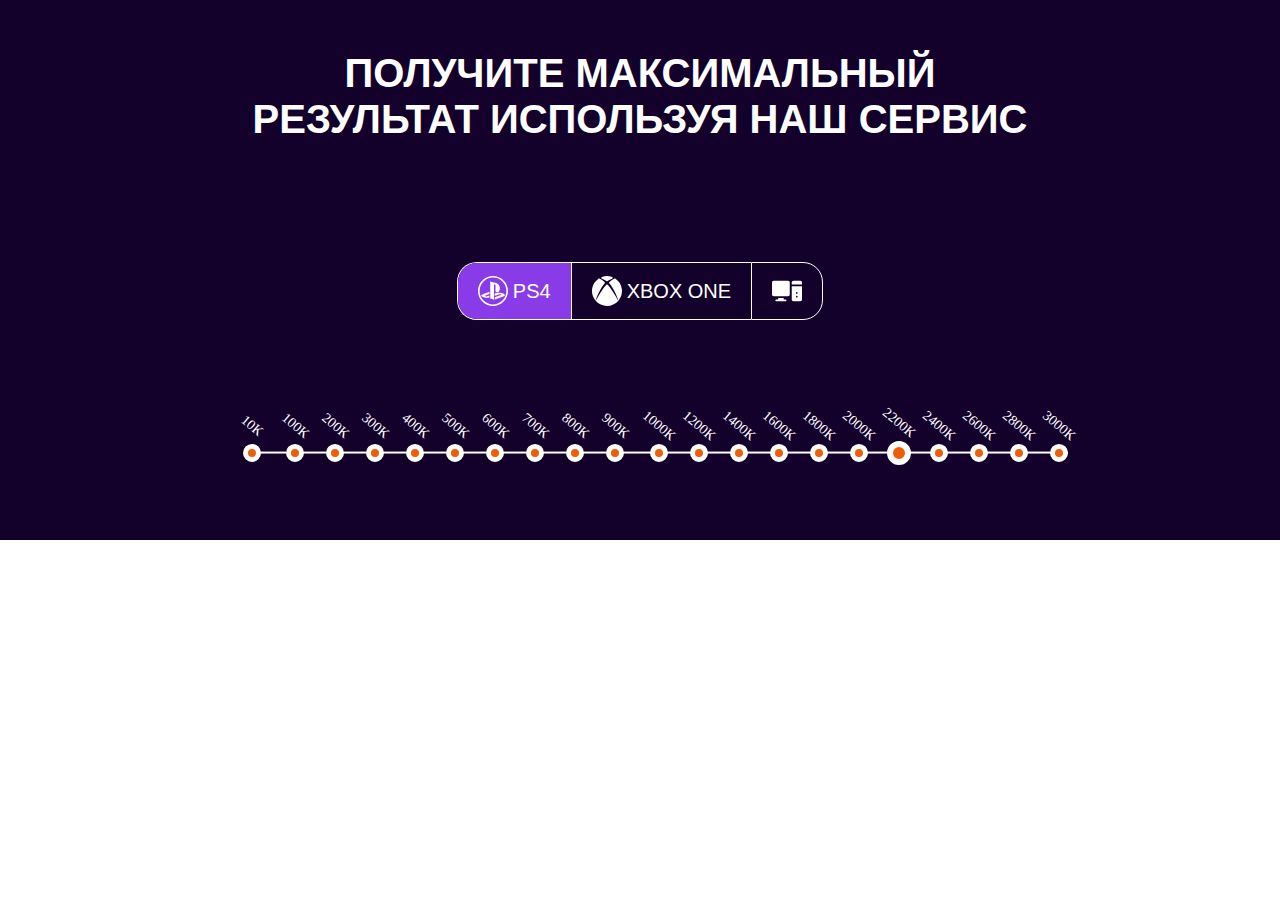
==== service/index.html @ 57549860 "service" ====
<!DOCTYPE html>
<html lang="en">

<head>
  <meta charset="UTF-8">
  <meta name="viewport" content="width=device-width, initial-scale=1.0">
  <title>Service</title>
  <link rel="stylesheet" href="./css/style.css">
</head>

<body>
  <section class="service">
    <div class="container">
      <h2 class="service-title">Получите максимальный результат используя наш сервис</h2>
      <div class="service-type">
        <div class="service-type-item">
          <input type='radio' checked id='ps4' name='service-type' type="text" class="service-type__input">
          <label for="ps4" class="service-type__body">
            <img src="./icons/ps.svg" alt="" class="service-type__image">
            <span class="service-type__text">ps4</span>
          </label>
        </div>
        <div class="service-type-item">
          <input type='radio' id='xbox' name='service-type' type="text" class="service-type__input">
          <label for="xbox" class="service-type__body">
            <img src="./icons/xbox.svg" alt="" class="service-type__image">
            <span class="service-type__text">xbox one</span>
          </label>
        </div>
        <div class="service-type-item">
          <input type='radio' id='pc' name='service-type' type="text" class="service-type__input">
          <label for="pc" class="service-type__body">
            <img src="./icons/pc.svg" alt="" class="service-type__image">
          </label>
        </div>
      </div>
      <div class="service-cost">
        <div class="service-cost__wrapper">
          <div class="service-cost-item">
            <input type="radio" checked id='cost_10' name='service-cost' class="service-cost-item__input">
            <label for='cost_10' class="service-cost-item__content">
              <h5 class="service-cost-item__title">10к</h5>
              <span class="service-cost-item__dot"><span></span></span>
            </label>
          </div>
          <div class="service-cost-item">
            <input type="radio" id='cost_100' name='service-cost' class="service-cost-item__input">
            <label for='cost_100' class="service-cost-item__content">
              <h5 class="service-cost-item__title">100к</h5>
              <span class="service-cost-item__dot"><span></span></span>
            </label>
          </div>
          <div class="service-cost-item">
            <input type="radio" id='cost_200' name='service-cost' class="service-cost-item__input">
            <label for='cost_200' class="service-cost-item__content">
              <h5 class="service-cost-item__title">200к</h5>
              <span class="service-cost-item__dot"><span></span></span>
            </label>
          </div>
          <div class="service-cost-item">
            <input type="radio" id='cost_300' name='service-cost' class="service-cost-item__input">
            <label for='cost_300' class="service-cost-item__content">
              <h5 class="service-cost-item__title">300к</h5>
              <span class="service-cost-item__dot"><span></span></span>
            </label>
          </div>
          <div class="service-cost-item">
            <input type="radio" checked id='cost_400' name='service-cost' class="service-cost-item__input">
            <label for='cost_400' class="service-cost-item__content">
              <h5 class="service-cost-item__title">400к</h5>
              <span class="service-cost-item__dot"><span></span></span>
            </label>
          </div>
          <div class="service-cost-item">
            <input type="radio" id='cost_500' name='service-cost' class="service-cost-item__input">
            <label for='cost_500' class="service-cost-item__content">
              <h5 class="service-cost-item__title">500к</h5>
              <span class="service-cost-item__dot"><span></span></span>
            </label>
          </div>
          <div class="service-cost-item">
            <input type="radio" id='cost_600' name='service-cost' class="service-cost-item__input">
            <label for='cost_600' class="service-cost-item__content">
              <h5 class="service-cost-item__title">600к</h5>
              <span class="service-cost-item__dot"><span></span></span>
            </label>
          </div>
          <div class="service-cost-item">
            <input type="radio" id='cost_700' name='service-cost' class="service-cost-item__input">
            <label for='cost_700' class="service-cost-item__content">
              <h5 class="service-cost-item__title">700к</h5>
              <span class="service-cost-item__dot"><span></span></span>
            </label>
          </div>
          <div class="service-cost-item">
            <input type="radio" checked id='cost_800' name='service-cost' class="service-cost-item__input">
            <label for='cost_800' class="service-cost-item__content">
              <h5 class="service-cost-item__title">800к</h5>
              <span class="service-cost-item__dot"><span></span></span>
            </label>
          </div>
          <div class="service-cost-item">
            <input type="radio" id='cost_900' name='service-cost' class="service-cost-item__input">
            <label for='cost_900' class="service-cost-item__content">
              <h5 class="service-cost-item__title">900к</h5>
              <span class="service-cost-item__dot"><span></span></span>
            </label>
          </div>
          <div class="service-cost-item">
            <input type="radio" id='cost_1000' name='service-cost' class="service-cost-item__input">
            <label for='cost_1000' class="service-cost-item__content">
              <h5 class="service-cost-item__title">1000к</h5>
              <span class="service-cost-item__dot"><span></span></span>
            </label>
          </div>
          <div class="service-cost-item">
            <input type="radio" id='cost_1200' name='service-cost' class="service-cost-item__input">
            <label for='cost_1200' class="service-cost-item__content">
              <h5 class="service-cost-item__title">1200к</h5>
              <span class="service-cost-item__dot"><span></span></span>
            </label>
          </div>
          <div class="service-cost-item">
            <input type="radio" checked id='cost_1400' name='service-cost' class="service-cost-item__input">
            <label for='cost_1400' class="service-cost-item__content">
              <h5 class="service-cost-item__title">1400к</h5>
              <span class="service-cost-item__dot"><span></span></span>
            </label>
          </div>
          <div class="service-cost-item">
            <input type="radio" id='cost_1600' name='service-cost' class="service-cost-item__input">
            <label for='cost_1600' class="service-cost-item__content">
              <h5 class="service-cost-item__title">1600к</h5>
              <span class="service-cost-item__dot"><span></span></span>
            </label>
          </div>
          <div class="service-cost-item">
            <input type="radio" id='cost_1800' name='service-cost' class="service-cost-item__input">
            <label for='cost_1800' class="service-cost-item__content">
              <h5 class="service-cost-item__title">1800к</h5>
              <span class="service-cost-item__dot"><span></span></span>
            </label>
          </div>
          <div class="service-cost-item">
            <input type="radio" id='cost_2000' name='service-cost' class="service-cost-item__input">
            <label for='cost_2000' class="service-cost-item__content">
              <h5 class="service-cost-item__title">2000к</h5>
              <span class="service-cost-item__dot"><span></span></span>
            </label>
          </div>
          <div class="service-cost-item">
            <input type="radio" checked id='cost_2200' name='service-cost' class="service-cost-item__input">
            <label for='cost_2200' class="service-cost-item__content">
              <h5 class="service-cost-item__title">2200к</h5>
              <span class="service-cost-item__dot"><span></span></span>
            </label>
          </div>
          <div class="service-cost-item">
            <input type="radio" id='cost_2400' name='service-cost' class="service-cost-item__input">
            <label for='cost_2400' class="service-cost-item__content">
              <h5 class="service-cost-item__title">2400к</h5>
              <span class="service-cost-item__dot"><span></span></span>
            </label>
          </div>
          <div class="service-cost-item">
            <input type="radio" id='cost_2600' name='service-cost' class="service-cost-item__input">
            <label for='cost_2600' class="service-cost-item__content">
              <h5 class="service-cost-item__title">2600к</h5>
              <span class="service-cost-item__dot"><span></span></span>
            </label>
          </div>
          <div class="service-cost-item">
            <input type="radio" id='cost_2800' name='service-cost' class="service-cost-item__input">
            <label for='cost_2800' class="service-cost-item__content">
              <h5 class="service-cost-item__title">2800к</h5>
              <span class="service-cost-item__dot"><span></span></span>
            </label>
          </div>
          <div class="service-cost-item">
            <input type="radio" id='cost_3000' name='service-cost' class="service-cost-item__input">
            <label for='cost_3000' class="service-cost-item__content">
              <h5 class="service-cost-item__title">3000к</h5>
              <span class="service-cost-item__dot"><span></span></span>
            </label>
          </div>
        </div>
      </div>
    </div>
  </section>
</body>

</html>
---- service/css/style.css ----
/*! normalize.css v8.0.1 | MIT License | github.com/necolas/normalize.css */
/* Document
   ========================================================================== */
/**
 * 1. Correct the line height in all browsers.
 * 2. Prevent adjustments of font size after orientation changes in iOS.
 */
html {
  line-height: 1.15;
  /* 1 */
  -webkit-text-size-adjust: 100%;
  /* 2 */ }

/* Sections
   ========================================================================== */
/**
 * Remove the margin in all browsers.
 */
body {
  margin: 0; }

/**
 * Render the `main` element consistently in IE.
 */
main {
  display: block; }

/**
 * Correct the font size and margin on `h1` elements within `section` and
 * `article` contexts in Chrome, Firefox, and Safari.
 */
h1 {
  font-size: 2em;
  margin: 0.67em 0; }

/* Grouping content
   ========================================================================== */
/**
 * 1. Add the correct box sizing in Firefox.
 * 2. Show the overflow in Edge and IE.
 */
hr {
  -webkit-box-sizing: content-box;
  box-sizing: content-box;
  /* 1 */
  height: 0;
  /* 1 */
  overflow: visible;
  /* 2 */ }

/**
 * 1. Correct the inheritance and scaling of font size in all browsers.
 * 2. Correct the odd `em` font sizing in all browsers.
 */
pre {
  font-family: monospace, monospace;
  /* 1 */
  font-size: 1em;
  /* 2 */ }

/* Text-level semantics
   ========================================================================== */
/**
 * Remove the gray background on active links in IE 10.
 */
a {
  background-color: transparent; }

/**
 * 1. Remove the bottom border in Chrome 57-
 * 2. Add the correct text decoration in Chrome, Edge, IE, Opera, and Safari.
 */
abbr[title] {
  border-bottom: none;
  /* 1 */
  text-decoration: underline;
  /* 2 */
  -webkit-text-decoration: underline dotted;
  text-decoration: underline dotted;
  /* 2 */ }

/**
 * Add the correct font weight in Chrome, Edge, and Safari.
 */
b,
strong {
  font-weight: bolder; }

/**
 * 1. Correct the inheritance and scaling of font size in all browsers.
 * 2. Correct the odd `em` font sizing in all browsers.
 */
code,
kbd,
samp {
  font-family: monospace, monospace;
  /* 1 */
  font-size: 1em;
  /* 2 */ }

/**
 * Add the correct font size in all browsers.
 */
small {
  font-size: 80%; }

/**
 * Prevent `sub` and `sup` elements from affecting the line height in
 * all browsers.
 */
sub,
sup {
  font-size: 75%;
  line-height: 0;
  position: relative;
  vertical-align: baseline; }

sub {
  bottom: -0.25em; }

sup {
  top: -0.5em; }

/* Embedded content
   ========================================================================== */
/**
 * Remove the border on images inside links in IE 10.
 */
img {
  border-style: none; }

/* Forms
   ========================================================================== */
/**
 * 1. Change the font styles in all browsers.
 * 2. Remove the margin in Firefox and Safari.
 */
button,
input,
optgroup,
select,
textarea {
  font-family: inherit;
  /* 1 */
  font-size: 100%;
  /* 1 */
  line-height: 1.15;
  /* 1 */
  margin: 0;
  /* 2 */ }

/**
 * Show the overflow in IE.
 * 1. Show the overflow in Edge.
 */
button,
input {
  /* 1 */
  overflow: visible; }

/**
 * Remove the inheritance of text transform in Edge, Firefox, and IE.
 * 1. Remove the inheritance of text transform in Firefox.
 */
button,
select {
  /* 1 */
  text-transform: none; }

/**
 * Correct the inability to style clickable types in iOS and Safari.
 */
button,
[type="button"],
[type="reset"],
[type="submit"] {
  -webkit-appearance: button; }

/**
 * Remove the inner border and padding in Firefox.
 */
button::-moz-focus-inner,
[type="button"]::-moz-focus-inner,
[type="reset"]::-moz-focus-inner,
[type="submit"]::-moz-focus-inner {
  border-style: none;
  padding: 0; }

/**
 * Restore the focus styles unset by the previous rule.
 */
button:-moz-focusring,
[type="button"]:-moz-focusring,
[type="reset"]:-moz-focusring,
[type="submit"]:-moz-focusring {
  outline: 1px dotted ButtonText; }

/**
 * Correct the padding in Firefox.
 */
fieldset {
  padding: 0.35em 0.75em 0.625em; }

/**
 * 1. Correct the text wrapping in Edge and IE.
 * 2. Correct the color inheritance from `fieldset` elements in IE.
 * 3. Remove the padding so developers are not caught out when they zero out
 *    `fieldset` elements in all browsers.
 */
legend {
  -webkit-box-sizing: border-box;
  box-sizing: border-box;
  /* 1 */
  color: inherit;
  /* 2 */
  display: table;
  /* 1 */
  max-width: 100%;
  /* 1 */
  padding: 0;
  /* 3 */
  white-space: normal;
  /* 1 */ }

/**
 * Add the correct vertical alignment in Chrome, Firefox, and Opera.
 */
progress {
  vertical-align: baseline; }

/**
 * Remove the default vertical scrollbar in IE 10+.
 */
textarea {
  overflow: auto; }

/**
 * 1. Add the correct box sizing in IE 10.
 * 2. Remove the padding in IE 10.
 */
[type="checkbox"],
[type="radio"] {
  -webkit-box-sizing: border-box;
  box-sizing: border-box;
  /* 1 */
  padding: 0;
  /* 2 */ }

/**
 * Correct the cursor style of increment and decrement buttons in Chrome.
 */
[type="number"]::-webkit-inner-spin-button,
[type="number"]::-webkit-outer-spin-button {
  height: auto; }

/**
 * 1. Correct the odd appearance in Chrome and Safari.
 * 2. Correct the outline style in Safari.
 */
[type="search"] {
  -webkit-appearance: textfield;
  /* 1 */
  outline-offset: -2px;
  /* 2 */ }

/**
 * Remove the inner padding in Chrome and Safari on macOS.
 */
[type="search"]::-webkit-search-decoration {
  -webkit-appearance: none; }

/**
 * 1. Correct the inability to style clickable types in iOS and Safari.
 * 2. Change font properties to `inherit` in Safari.
 */
::-webkit-file-upload-button {
  -webkit-appearance: button;
  /* 1 */
  font: inherit;
  /* 2 */ }

/* Interactive
   ========================================================================== */
/*
 * Add the correct display in Edge, IE 10+, and Firefox.
 */
details {
  display: block; }

/*
 * Add the correct display in all browsers.
 */
summary {
  display: list-item; }

/* Misc
   ========================================================================== */
/**
 * Add the correct display in IE 10+.
 */
template {
  display: none; }

/**
 * Add the correct display in IE 10.
 */
[hidden] {
  display: none; }

h1, h2, h3, h4, h5 {
  margin: 0; }

* {
  -webkit-box-sizing: border-box;
  box-sizing: border-box; }

body {
  font-family: Roboto, sans-serif; }

.container {
  max-width: 1220px;
  padding: 0 10px;
  margin: 0 auto; }

.service {
  background: #13012c;
  color: #fff;
  padding: 50px 0; }
  .service-title {
    max-width: 780px;
    text-align: center;
    margin: 0 auto;
    margin-bottom: 120px;
    font-size: 40px;
    text-transform: uppercase; }

.service-type {
  display: -webkit-box;
  display: -ms-flexbox;
  display: flex;
  -webkit-box-pack: center;
  -ms-flex-pack: center;
  justify-content: center;
  margin-bottom: 70px; }
  .service-type__input {
    display: none; }
    .service-type__input:checked + .service-type__body {
      background: #893be7;
      opacity: 1;
      cursor: default; }
  .service-type__body {
    display: -webkit-box;
    display: -ms-flexbox;
    display: flex;
    -webkit-box-align: center;
    -ms-flex-align: center;
    align-items: center;
    padding: 13px 20px;
    cursor: pointer;
    -webkit-transition: 0.2s;
    -o-transition: 0.2s;
    transition: 0.2s; }
    .service-type__body:hover {
      opacity: 0.7; }
  .service-type__image {
    max-width: 30px; }
  .service-type__text {
    text-transform: uppercase;
    font-size: 20px;
    font-weight: 500;
    padding-left: 5px; }

.service-type-item {
  border: 1px solid #fff;
  border-right: none;
  -webkit-transition: 0.2s;
  -o-transition: 0.2s;
  transition: 0.2s;
  overflow: hidden; }
  .service-type-item:first-child {
    border-radius: 20px 0 0 20px; }
  .service-type-item:last-child {
    border-radius: 0 20px 20px 0;
    border-right: 1px solid #fff; }

.service-cost {
  margin: 0 auto;
  max-width: 100%;
  display: -webkit-box;
  display: -ms-flexbox;
  display: flex;
  -webkit-box-pack: center;
  -ms-flex-pack: center;
  justify-content: center;
  min-height: 100px;
  overflow: auto;
  padding: 0 10px; }
  .service-cost__wrapper {
    display: -webkit-box;
    display: -ms-flexbox;
    display: flex;
    -webkit-box-align: center;
    -ms-flex-align: center;
    align-items: center;
    position: relative;
    margin: 0 auto;
    max-width: 100%; }
    .service-cost__wrapper .service-cost-item:first-child .service-cost-item__dot::before {
      left: 10px; }
    .service-cost__wrapper .service-cost-item:last-child .service-cost-item__dot::before {
      display: none; }

.service-cost-item {
  padding: 0 20px;
  position: relative; }
  .service-cost-item:first-child {
    padding-left: 0; }
  .service-cost-item:last-child {
    padding-right: 0; }
  .service-cost-item__input {
    display: none; }
    .service-cost-item__input:checked + .service-cost-item__content {
      font-size: 16px;
      cursor: default; }
      .service-cost-item__input:checked + .service-cost-item__content .service-cost-item__dot span {
        border: 6px solid #ffff;
        width: 12px;
        height: 12px; }
  .service-cost-item__content {
    position: absolute;
    -webkit-transform: translateY(-50%);
    -ms-transform: translateY(-50%);
    transform: translateY(-50%);
    cursor: pointer;
    text-align: center; }
  .service-cost-item__title {
    font-family: 'Times New Roman', Times, serif;
    font-weight: 300;
    text-transform: uppercase;
    -webkit-transform: rotate(40deg);
    -ms-transform: rotate(40deg);
    transform: rotate(40deg);
    margin-bottom: 10px;
    font-size: 14px; }
  .service-cost-item__dot {
    z-index: 20; }
    .service-cost-item__dot span {
      position: relative;
      -webkit-box-sizing: content-box;
      box-sizing: content-box;
      display: block;
      border: 5px solid #ffff;
      border-radius: 50%;
      background: #ef5d08;
      width: 8px;
      height: 8px;
      margin: 0 auto;
      -webkit-transition: 0.2s;
      -o-transition: 0.2s;
      transition: 0.2s;
      z-index: 2; }
    .service-cost-item__dot::before {
      content: '';
      position: absolute;
      top: 50%;
      left: 10px;
      right: -10px;
      width: 155%;
      height: 2px;
      background-color: #fff;
      -webkit-transform: translateY(580%);
      -ms-transform: translateY(580%);
      transform: translateY(580%); }

@media (max-width: 960px) {
  .service-title {
    font-size: 25px;
    margin-bottom: 40px; }
  .service-type {
    margin-bottom: 30px; } }

@media (max-width: 480px) {
  .service {
    padding: 20px 0; }
  .service-title {
    font-size: 16px;
    margin-bottom: 40px; }
  .service-type {
    margin-bottom: 30px; }
  .service-type__body {
    padding: 9px; }
  .service-type__text {
    font-size: 14px; } }
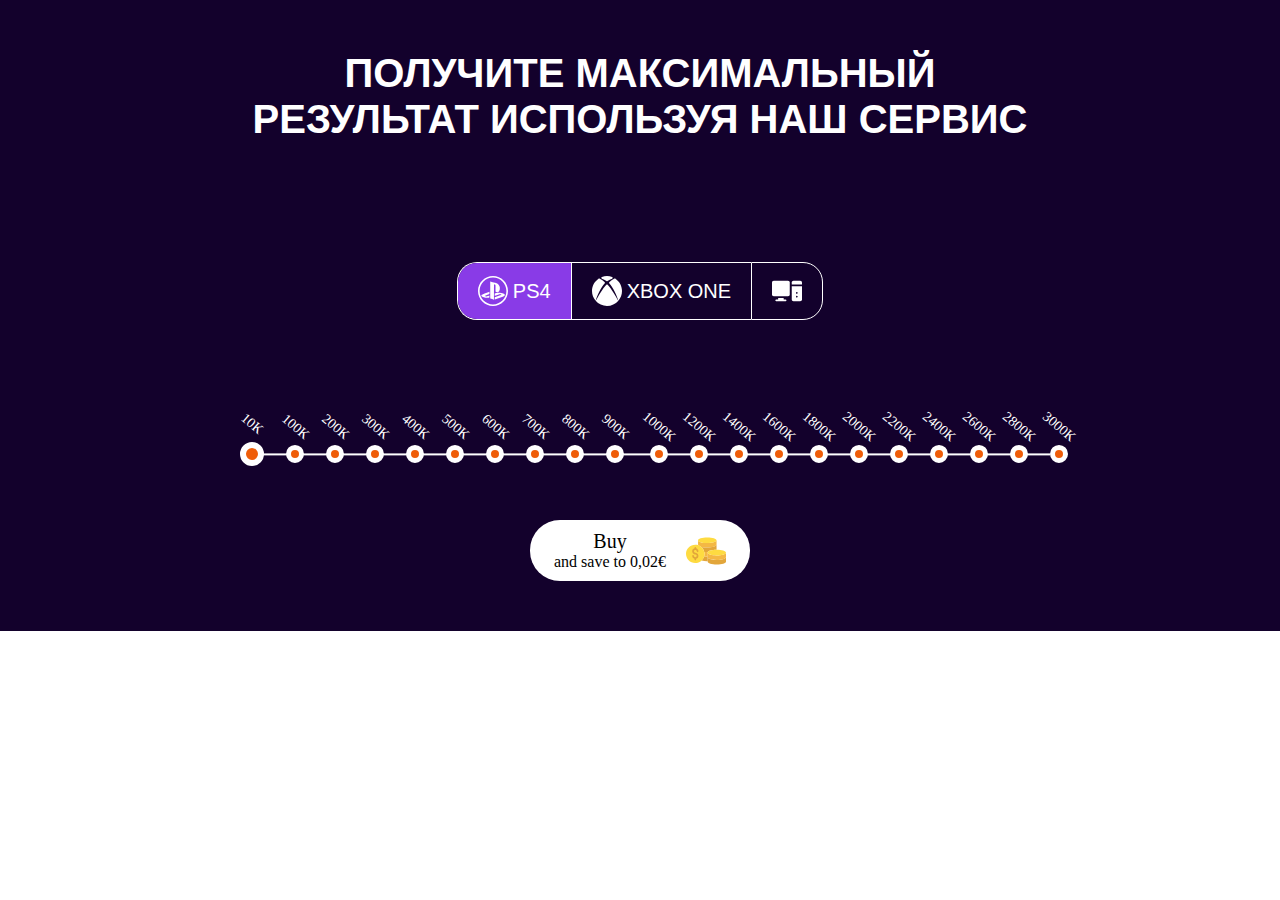
==== commit 97127466: "service" ====
--- a/service/index.html
+++ b/service/index.html
@@ -14,7 +14,7 @@
       <h2 class="service-title">Получите максимальный результат используя наш сервис</h2>
       <div class="service-type">
         <div class="service-type-item">
-          <input type='radio' checked id='ps4' name='service-type' type="text" class="service-type__input">
+          <input checked type='radio' id='ps4' name='service-type' type="text" class="service-type__input">
           <label for="ps4" class="service-type__body">
             <img src="./icons/ps.svg" alt="" class="service-type__image">
             <span class="service-type__text">ps4</span>
@@ -28,7 +28,7 @@
           </label>
         </div>
         <div class="service-type-item">
-          <input type='radio' id='pc' name='service-type' type="text" class="service-type__input">
+          <input type='radio' id='pc' name='service-type' class="service-type__input">
           <label for="pc" class="service-type__body">
             <img src="./icons/pc.svg" alt="" class="service-type__image">
           </label>
@@ -37,153 +37,162 @@
       <div class="service-cost">
         <div class="service-cost__wrapper">
           <div class="service-cost-item">
-            <input type="radio" checked id='cost_10' name='service-cost' class="service-cost-item__input">
+            <input checked type="radio" id='cost_10' name='service-cost' class="service-cost-item__input">
             <label for='cost_10' class="service-cost-item__content">
-              <h5 class="service-cost-item__title">10к</h5>
+              <span class="service-cost-item__title">10к</span>
               <span class="service-cost-item__dot"><span></span></span>
             </label>
           </div>
           <div class="service-cost-item">
             <input type="radio" id='cost_100' name='service-cost' class="service-cost-item__input">
             <label for='cost_100' class="service-cost-item__content">
-              <h5 class="service-cost-item__title">100к</h5>
+              <span class="service-cost-item__title">100к</span>
               <span class="service-cost-item__dot"><span></span></span>
             </label>
           </div>
           <div class="service-cost-item">
             <input type="radio" id='cost_200' name='service-cost' class="service-cost-item__input">
             <label for='cost_200' class="service-cost-item__content">
-              <h5 class="service-cost-item__title">200к</h5>
+              <span class="service-cost-item__title">200к</span>
               <span class="service-cost-item__dot"><span></span></span>
             </label>
           </div>
           <div class="service-cost-item">
             <input type="radio" id='cost_300' name='service-cost' class="service-cost-item__input">
             <label for='cost_300' class="service-cost-item__content">
-              <h5 class="service-cost-item__title">300к</h5>
-              <span class="service-cost-item__dot"><span></span></span>
-            </label>
-          </div>
-          <div class="service-cost-item">
-            <input type="radio" checked id='cost_400' name='service-cost' class="service-cost-item__input">
+              <span class="service-cost-item__title">300к</span>
+              <span class="service-cost-item__dot"><span></span></span>
+            </label>
+          </div>
+          <div class="service-cost-item">
+            <input type="radio" id='cost_400' name='service-cost' class="service-cost-item__input">
             <label for='cost_400' class="service-cost-item__content">
-              <h5 class="service-cost-item__title">400к</h5>
+              <span class="service-cost-item__title">400к</span>
               <span class="service-cost-item__dot"><span></span></span>
             </label>
           </div>
           <div class="service-cost-item">
             <input type="radio" id='cost_500' name='service-cost' class="service-cost-item__input">
             <label for='cost_500' class="service-cost-item__content">
-              <h5 class="service-cost-item__title">500к</h5>
+              <span class="service-cost-item__title">500к</span>
               <span class="service-cost-item__dot"><span></span></span>
             </label>
           </div>
           <div class="service-cost-item">
             <input type="radio" id='cost_600' name='service-cost' class="service-cost-item__input">
             <label for='cost_600' class="service-cost-item__content">
-              <h5 class="service-cost-item__title">600к</h5>
+              <span class="service-cost-item__title">600к</span>
               <span class="service-cost-item__dot"><span></span></span>
             </label>
           </div>
           <div class="service-cost-item">
             <input type="radio" id='cost_700' name='service-cost' class="service-cost-item__input">
             <label for='cost_700' class="service-cost-item__content">
-              <h5 class="service-cost-item__title">700к</h5>
-              <span class="service-cost-item__dot"><span></span></span>
-            </label>
-          </div>
-          <div class="service-cost-item">
-            <input type="radio" checked id='cost_800' name='service-cost' class="service-cost-item__input">
+              <span class="service-cost-item__title">700к</span>
+              <span class="service-cost-item__dot"><span></span></span>
+            </label>
+          </div>
+          <div class="service-cost-item">
+            <input type="radio" id='cost_800' name='service-cost' class="service-cost-item__input">
             <label for='cost_800' class="service-cost-item__content">
-              <h5 class="service-cost-item__title">800к</h5>
+              <span class="service-cost-item__title">800к</span>
               <span class="service-cost-item__dot"><span></span></span>
             </label>
           </div>
           <div class="service-cost-item">
             <input type="radio" id='cost_900' name='service-cost' class="service-cost-item__input">
             <label for='cost_900' class="service-cost-item__content">
-              <h5 class="service-cost-item__title">900к</h5>
+              <span class="service-cost-item__title">900к</span>
               <span class="service-cost-item__dot"><span></span></span>
             </label>
           </div>
           <div class="service-cost-item">
             <input type="radio" id='cost_1000' name='service-cost' class="service-cost-item__input">
             <label for='cost_1000' class="service-cost-item__content">
-              <h5 class="service-cost-item__title">1000к</h5>
+              <span class="service-cost-item__title">1000к</span>
               <span class="service-cost-item__dot"><span></span></span>
             </label>
           </div>
           <div class="service-cost-item">
             <input type="radio" id='cost_1200' name='service-cost' class="service-cost-item__input">
             <label for='cost_1200' class="service-cost-item__content">
-              <h5 class="service-cost-item__title">1200к</h5>
-              <span class="service-cost-item__dot"><span></span></span>
-            </label>
-          </div>
-          <div class="service-cost-item">
-            <input type="radio" checked id='cost_1400' name='service-cost' class="service-cost-item__input">
+              <span class="service-cost-item__title">1200к</span>
+              <span class="service-cost-item__dot"><span></span></span>
+            </label>
+          </div>
+          <div class="service-cost-item">
+            <input type="radio" id='cost_1400' name='service-cost' class="service-cost-item__input">
             <label for='cost_1400' class="service-cost-item__content">
-              <h5 class="service-cost-item__title">1400к</h5>
+              <span class="service-cost-item__title">1400к</span>
               <span class="service-cost-item__dot"><span></span></span>
             </label>
           </div>
           <div class="service-cost-item">
             <input type="radio" id='cost_1600' name='service-cost' class="service-cost-item__input">
             <label for='cost_1600' class="service-cost-item__content">
-              <h5 class="service-cost-item__title">1600к</h5>
+              <span class="service-cost-item__title">1600к</span>
               <span class="service-cost-item__dot"><span></span></span>
             </label>
           </div>
           <div class="service-cost-item">
             <input type="radio" id='cost_1800' name='service-cost' class="service-cost-item__input">
             <label for='cost_1800' class="service-cost-item__content">
-              <h5 class="service-cost-item__title">1800к</h5>
+              <span class="service-cost-item__title">1800к</span>
               <span class="service-cost-item__dot"><span></span></span>
             </label>
           </div>
           <div class="service-cost-item">
             <input type="radio" id='cost_2000' name='service-cost' class="service-cost-item__input">
             <label for='cost_2000' class="service-cost-item__content">
-              <h5 class="service-cost-item__title">2000к</h5>
-              <span class="service-cost-item__dot"><span></span></span>
-            </label>
-          </div>
-          <div class="service-cost-item">
-            <input type="radio" checked id='cost_2200' name='service-cost' class="service-cost-item__input">
+              <span class="service-cost-item__title">2000к</span>
+              <span class="service-cost-item__dot"><span></span></span>
+            </label>
+          </div>
+          <div class="service-cost-item">
+            <input type="radio" id='cost_2200' name='service-cost' class="service-cost-item__input">
             <label for='cost_2200' class="service-cost-item__content">
-              <h5 class="service-cost-item__title">2200к</h5>
+              <span class="service-cost-item__title">2200к</span>
               <span class="service-cost-item__dot"><span></span></span>
             </label>
           </div>
           <div class="service-cost-item">
             <input type="radio" id='cost_2400' name='service-cost' class="service-cost-item__input">
             <label for='cost_2400' class="service-cost-item__content">
-              <h5 class="service-cost-item__title">2400к</h5>
+              <span class="service-cost-item__title">2400к</span>
               <span class="service-cost-item__dot"><span></span></span>
             </label>
           </div>
           <div class="service-cost-item">
             <input type="radio" id='cost_2600' name='service-cost' class="service-cost-item__input">
             <label for='cost_2600' class="service-cost-item__content">
-              <h5 class="service-cost-item__title">2600к</h5>
+              <span class="service-cost-item__title">2600к</span>
               <span class="service-cost-item__dot"><span></span></span>
             </label>
           </div>
           <div class="service-cost-item">
             <input type="radio" id='cost_2800' name='service-cost' class="service-cost-item__input">
             <label for='cost_2800' class="service-cost-item__content">
-              <h5 class="service-cost-item__title">2800к</h5>
+              <span class="service-cost-item__title">2800к</span>
               <span class="service-cost-item__dot"><span></span></span>
             </label>
           </div>
           <div class="service-cost-item">
             <input type="radio" id='cost_3000' name='service-cost' class="service-cost-item__input">
             <label for='cost_3000' class="service-cost-item__content">
-              <h5 class="service-cost-item__title">3000к</h5>
-              <span class="service-cost-item__dot"><span></span></span>
-            </label>
-          </div>
-        </div>
+              <span class="service-cost-item__title">3000к</span>
+              <span class="service-cost-item__dot"><span></span></span>
+            </label>
+          </div>
+        </div>
+      </div>
+      <div class="services-footer">
+        <a href="#" class="service-button">
+          <span class="service-button__text">
+            <span class="service-button__title">Buy</span>
+            <span class="service-button__subtitle">and save to 0,02€</span>
+          </span>
+          <img src="./icons/money.svg" alt="money" class="service-button__icon" />
+        </a>
       </div>
     </div>
   </section>
--- a/service/css/style.css
+++ b/service/css/style.css
@@ -394,7 +394,8 @@
   justify-content: center;
   min-height: 100px;
   overflow: auto;
-  padding: 0 10px; }
+  padding: 0 10px;
+  margin-bottom: 30px; }
   .service-cost__wrapper {
     display: -webkit-box;
     display: -ms-flexbox;
@@ -413,6 +414,18 @@
 .service-cost-item {
   padding: 0 20px;
   position: relative; }
+  .service-cost-item::before {
+    content: '';
+    position: absolute;
+    top: 50%;
+    left: 10px;
+    right: -10px;
+    width: 100%;
+    height: 2px;
+    background-color: #fff;
+    -webkit-transform: translateY(670%);
+    -ms-transform: translateY(670%);
+    transform: translateY(670%); }
   .service-cost-item:first-child {
     padding-left: 0; }
   .service-cost-item:last-child {
@@ -434,6 +447,7 @@
     cursor: pointer;
     text-align: center; }
   .service-cost-item__title {
+    display: inline-block;
     font-family: 'Times New Roman', Times, serif;
     font-weight: 300;
     text-transform: uppercase;
@@ -459,18 +473,6 @@
       -o-transition: 0.2s;
       transition: 0.2s;
       z-index: 2; }
-    .service-cost-item__dot::before {
-      content: '';
-      position: absolute;
-      top: 50%;
-      left: 10px;
-      right: -10px;
-      width: 155%;
-      height: 2px;
-      background-color: #fff;
-      -webkit-transform: translateY(580%);
-      -ms-transform: translateY(580%);
-      transform: translateY(580%); }
 
 @media (max-width: 960px) {
   .service-title {
@@ -491,3 +493,46 @@
     padding: 9px; }
   .service-type__text {
     font-size: 14px; } }
+
+.services-footer {
+  display: -webkit-box;
+  display: -ms-flexbox;
+  display: flex;
+  -webkit-box-pack: center;
+  -ms-flex-pack: center;
+  justify-content: center; }
+
+.service-button {
+  -webkit-box-sizing: content-box;
+  box-sizing: content-box;
+  display: -webkit-box;
+  display: -ms-flexbox;
+  display: flex;
+  -webkit-box-pack: center;
+  -ms-flex-pack: center;
+  justify-content: center;
+  -webkit-box-align: center;
+  -ms-flex-align: center;
+  align-items: center;
+  min-width: 200px;
+  background-color: #fff;
+  padding: 10px 10px;
+  border-radius: 30px;
+  font-family: 'Times New Roman', Times, serif;
+  color: #000;
+  text-decoration: none;
+  text-align: center;
+  -webkit-transition: 0.2s;
+  -o-transition: 0.2s;
+  transition: 0.2s; }
+  .service-button:hover {
+    -webkit-box-shadow: 0 0 5px #fff;
+    box-shadow: 0 0 5px #fff; }
+  .service-button__text {
+    margin-right: 20px; }
+  .service-button__title {
+    display: block;
+    font-size: 20px; }
+
+.service-button__icon {
+  max-width: 40px; }
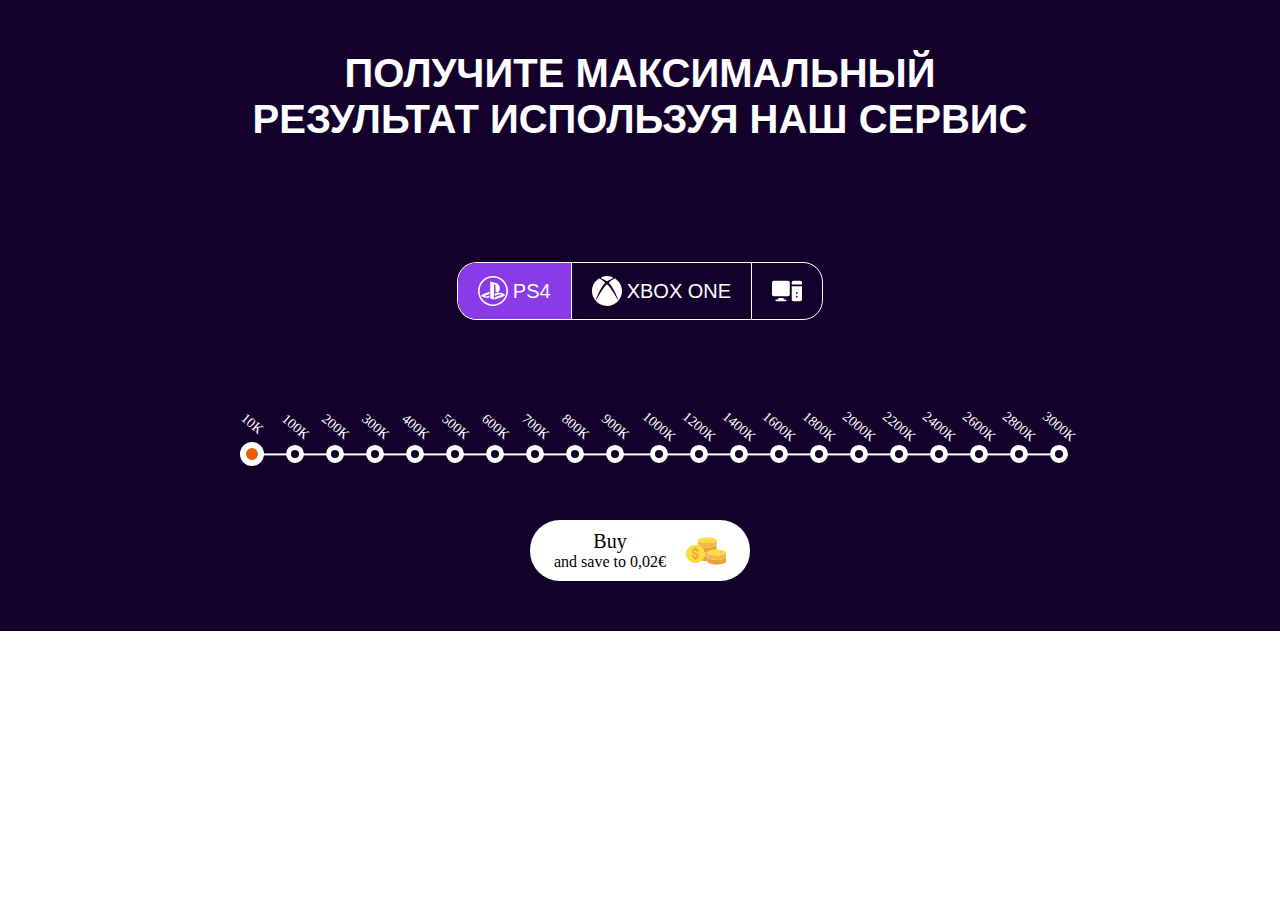
==== commit 7fa62ac9: "йу" ====
--- a/service/index.html
+++ b/service/index.html
@@ -14,14 +14,14 @@
       <h2 class="service-title">Получите максимальный результат используя наш сервис</h2>
       <div class="service-type">
         <div class="service-type-item">
-          <input checked type='radio' id='ps4' name='service-type' type="text" class="service-type__input">
+          <input checked type='radio' id='ps4' name='service-type' class="service-type__input">
           <label for="ps4" class="service-type__body">
             <img src="./icons/ps.svg" alt="" class="service-type__image">
             <span class="service-type__text">ps4</span>
           </label>
         </div>
         <div class="service-type-item">
-          <input type='radio' id='xbox' name='service-type' type="text" class="service-type__input">
+          <input type='radio' id='xbox' name='service-type' class="service-type__input">
           <label for="xbox" class="service-type__body">
             <img src="./icons/xbox.svg" alt="" class="service-type__image">
             <span class="service-type__text">xbox one</span>
--- a/service/css/style.css
+++ b/service/css/style.css
@@ -436,6 +436,7 @@
       font-size: 16px;
       cursor: default; }
       .service-cost-item__input:checked + .service-cost-item__content .service-cost-item__dot span {
+        background: #ef5d08;
         border: 6px solid #ffff;
         width: 12px;
         height: 12px; }
@@ -465,7 +466,7 @@
       display: block;
       border: 5px solid #ffff;
       border-radius: 50%;
-      background: #ef5d08;
+      background: #13012c;
       width: 8px;
       height: 8px;
       margin: 0 auto;
